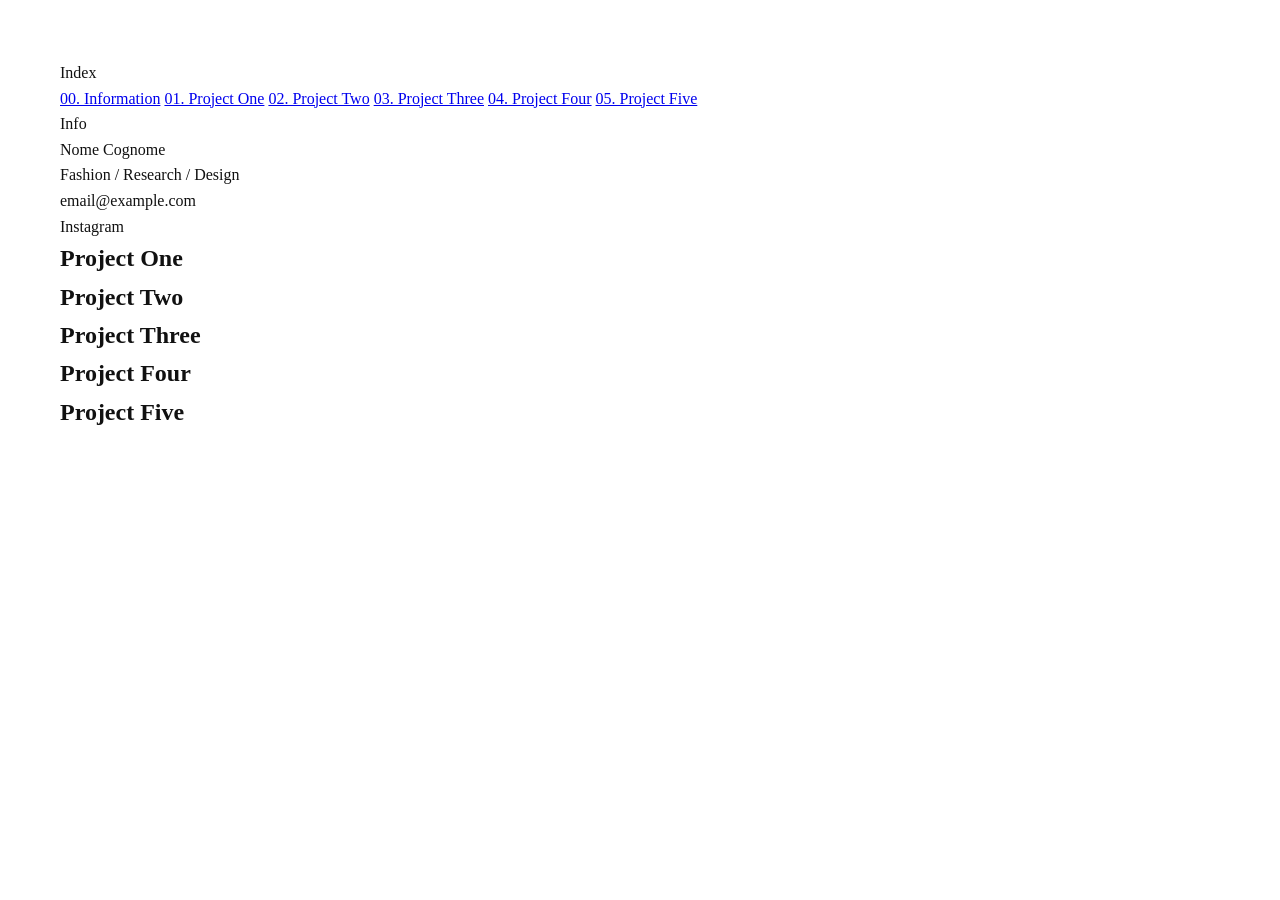
==== index.html @ 5dcba8de "Update index.html" ====
<!doctype html>
<html lang="it">
<head>
  <meta charset="utf-8" />
  <meta name="viewport" content="width=device-width,initial-scale=1" />
  <title>Portfolio</title>

  <!-- Font (Cargo-like, free) -->
  <link rel="preconnect" href="https://fonts.googleapis.com">
  <link rel="preconnect" href="https://fonts.gstatic.com" crossorigin>
  <link href="https://fonts.googleapis.com/css2?family=Inter:wght@300;400;500&display=swap" rel="stylesheet">

  <link rel="stylesheet" href="style.css" />
</head>

<body>

  <div class="page">

    <!-- LEFT: INDEX -->
    <aside class="left">
      <div class="block">
        <div class="label">Index</div>
        <nav class="index">
          <a href="#info">00. Information</a>
          <a href="#project-01">01. Project One</a>
          <a href="#project-02">02. Project Two</a>
          <a href="#project-03">03. Project Three</a>
          <a href="#project-04">04. Project Four</a>
          <a href="#project-05">05. Project Five</a>
        </nav>
      </div>

      <div id="info" class="block info">
        <div class="label">Info</div>
        <p>
          Nome Cognome<br>
          Fashion / Research / Design
        </p>
        <p>
          email@example.com<br>
          Instagram
        </p>
      </div>
    </aside>

    <!-- RIGHT: CONTENT -->
    <main class="right">

      <!-- PROJECT 01 -->
      <section id="project-01" class="project">
        <h2 class="project-title">Project One</h2>
      </section>

      <!-- PROJECT 02 -->
      <section id="project-02" class="project">
        <h2 class="project-title">Project Two</h2>
      </section>

      <!-- PROJECT 03 -->
      <section id="project-03" class="project">
        <h2 class="project-title">Project Three</h2>
      </section>

      <!-- PROJECT 04 -->
      <section id="project-04" class="project">
        <h2 class="project-title">Project Four</h2>
      </section>

      <!-- PROJECT 05 -->
      <section id="project-05" class="project">
        <h2 class="project-title">Project Five</h2>
      </section>

    </main>
  </div>

</body>
</html>
---- style.css ----
* {
  margin: 0;
  padding: 0;
  box-sizing: border-box;
}

body {
  font-family: serif;
  background: #ffffff;
  color: #111;
  line-height: 1.6;
  padding: 60px;
}

header {
  margin-bottom: 80px;
}

h1 {
  font-size: 2.5rem;
  font-weight: normal;
}

.tagline {
  font-size: 1rem;
  color: #555;
}

.intro {
  max-width: 600px;
  margin-bottom: 80px;
}

.projects article {
  margin-bottom: 60px;
}

footer {
  margin-top: 120px;
  font-size: 0.9rem;
  color: #777;
}
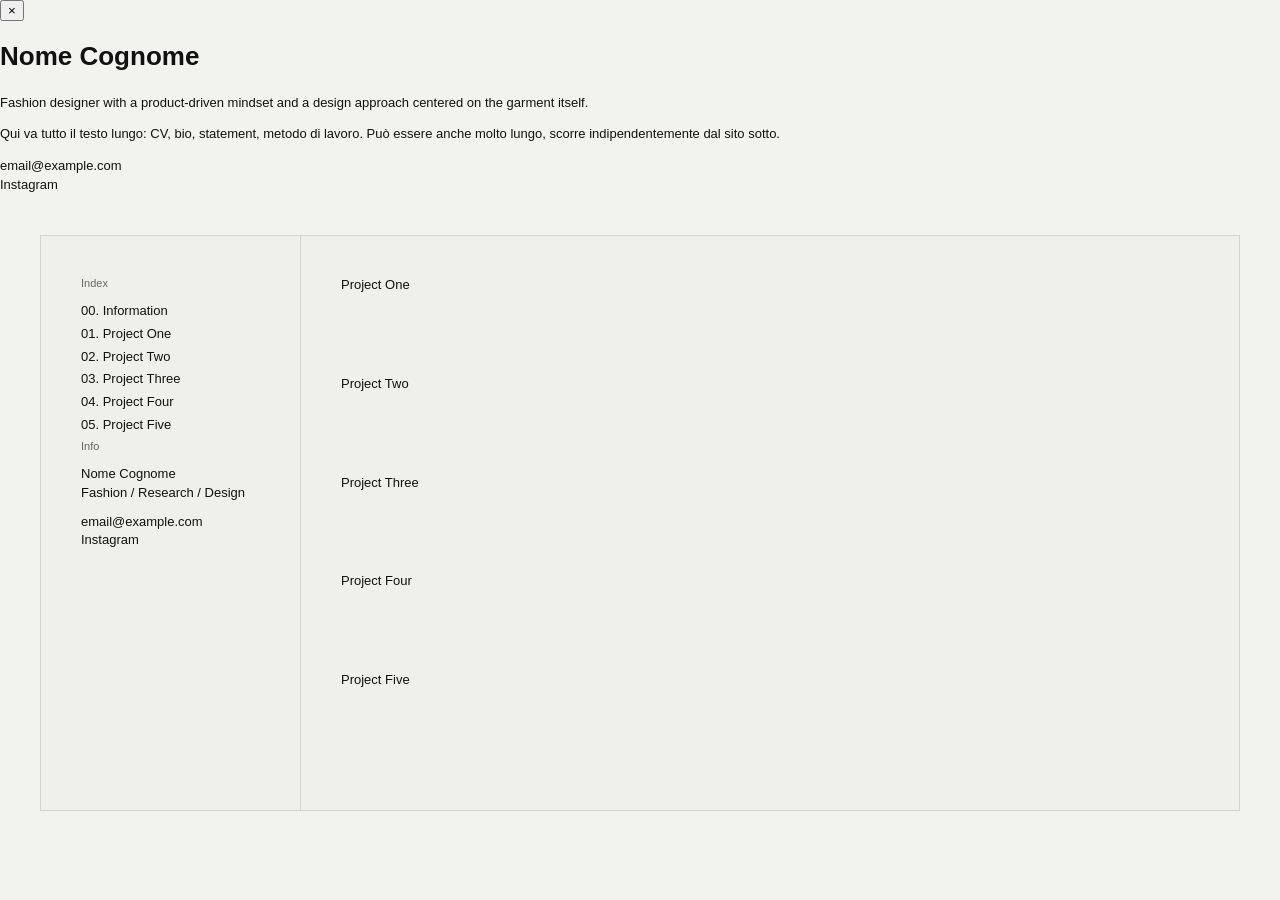
==== commit 79017858: "Update index1.html" ====
--- a/index.html
+++ b/index.html
@@ -13,6 +13,41 @@
   <link rel="stylesheet" href="style.css" />
 </head>
 
+  <!-- INFO OVERLAY -->
+<div id="info-overlay" class="overlay">
+  <div class="overlay-inner">
+    <button class="overlay-close" onclick="closeInfo()">×</button>
+
+    <div class="overlay-content">
+      <h1>Nome Cognome</h1>
+
+      <p>
+        Fashion designer with a product-driven mindset and a design approach
+        centered on the garment itself.
+      </p>
+
+      <p>
+        Qui va tutto il testo lungo: CV, bio, statement, metodo di lavoro.
+        Può essere anche molto lungo, scorre indipendentemente dal sito sotto.
+      </p>
+
+      <p>
+        email@example.com<br>
+        Instagram
+      </p>
+    </div>
+  </div>
+</div>
+  <script>
+  function openInfo() {
+    document.getElementById("info-overlay").style.display = "block";
+  }
+
+  function closeInfo() {
+    document.getElementById("info-overlay").style.display = "none";
+  }
+</script>
+
 <body>
 
   <div class="page">
@@ -22,7 +57,7 @@
       <div class="block">
         <div class="label">Index</div>
         <nav class="index">
-          <a href="#info">00. Information</a>
+          <a href="#" onclick="openInfo()">00. Information</a>
           <a href="#project-01">01. Project One</a>
           <a href="#project-02">02. Project Two</a>
           <a href="#project-03">03. Project Three</a>
--- a/style.css
+++ b/style.css
@@ -1,42 +1,84 @@
+/* RESET */
 * {
-  margin: 0;
-  padding: 0;
   box-sizing: border-box;
 }
 
 body {
-  font-family: serif;
-  background: #ffffff;
+  margin: 0;
+  font-family: "Inter", sans-serif;
+  font-size: 13px;
+  line-height: 1.45;
   color: #111;
-  line-height: 1.6;
-  padding: 60px;
+  background: #f2f2ef;
 }
 
-header {
+/* PAGE */
+.page {
+  max-width: 1200px;
+  margin: 40px auto;
+  background: #efefec;
+  border: 1px solid #d4d4d0;
+  display: grid;
+  grid-template-columns: 260px 1fr;
+}
+
+/* LEFT COLUMN */
+.left {
+  padding: 40px;
+  border-right: 1px solid #d4d4d0;
+}
+
+.label {
+  font-size: 11px;
+  color: #666;
+  margin-bottom: 10px;
+}
+
+.index a {
+  display: block;
+  text-decoration: none;
+  color: #111;
+  margin-bottom: 4px;
+}
+
+.index a:hover {
+  text-decoration: underline;
+}
+
+.info p {
+  margin: 0 0 10px 0;
+}
+
+/* RIGHT COLUMN */
+.right {
+  padding: 40px;
+}
+
+.project {
   margin-bottom: 80px;
 }
 
-h1 {
-  font-size: 2.5rem;
-  font-weight: normal;
+.project-title {
+  font-size: 13px;
+  font-weight: 500;
+  margin: 0 0 40px 0;
 }
 
-.tagline {
-  font-size: 1rem;
-  color: #555;
+/* MOBILE */
+@media (max-width: 800px) {
+  .page {
+    grid-template-columns: 1fr;
+  }
+
+  .left {
+    border-right: none;
+    border-bottom: 1px solid #d4d4d0;
+  }
+  .index a {
+  font-size: 12px;
+  letter-spacing: 0.02em;
 }
 
-.intro {
-  max-width: 600px;
-  margin-bottom: 80px;
+.index a:not(:last-child) {
+  margin-bottom: 6px;
 }
-
-.projects article {
-  margin-bottom: 60px;
-}
-
-footer {
-  margin-top: 120px;
-  font-size: 0.9rem;
-  color: #777;
-}
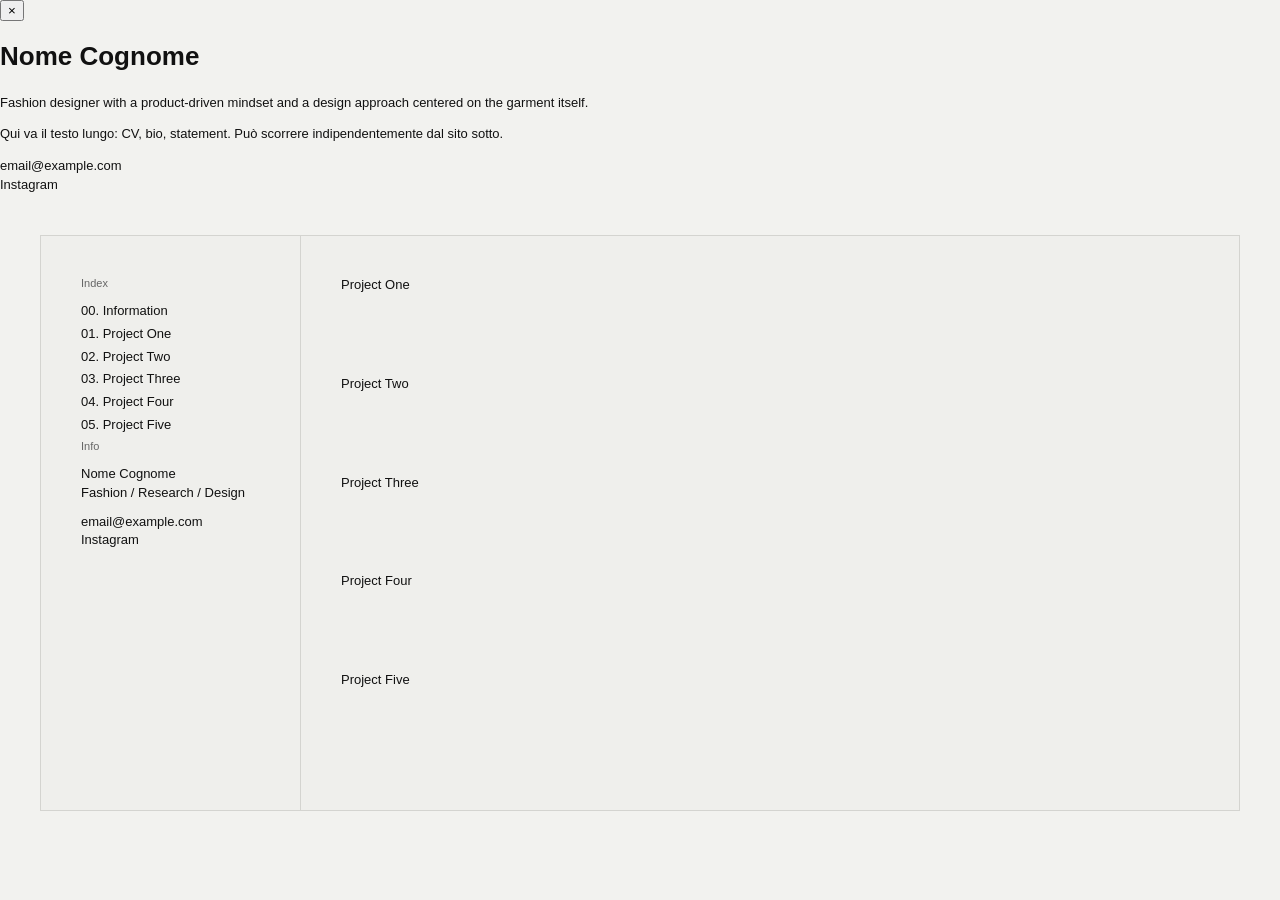
==== commit 42088fe0: "Update index5.html" ====
--- a/index.html
+++ b/index.html
@@ -5,6 +5,7 @@
   <meta name="viewport" content="width=device-width,initial-scale=1" />
   <title>Portfolio</title>
 
+  
   <!-- Font (Cargo-like, free) -->
   <link rel="preconnect" href="https://fonts.googleapis.com">
   <link rel="preconnect" href="https://fonts.gstatic.com" crossorigin>
@@ -13,9 +14,9 @@
   <link rel="stylesheet" href="style.css" />
 </head>
 
-  <!-- INFO OVERLAY -->
-<div id="info-overlay" class="overlay">
-  <div class="overlay-inner">
+<!-- INFO OVERLAY -->
+<div id="info-overlay" class="overlay" aria-hidden="true">
+  <div class="overlay-panel">
     <button class="overlay-close" onclick="closeInfo()">×</button>
 
     <div class="overlay-content">
@@ -27,8 +28,8 @@
       </p>
 
       <p>
-        Qui va tutto il testo lungo: CV, bio, statement, metodo di lavoro.
-        Può essere anche molto lungo, scorre indipendentemente dal sito sotto.
+        Qui va il testo lungo: CV, bio, statement. Può scorrere
+        indipendentemente dal sito sotto.
       </p>
 
       <p>
@@ -38,6 +39,7 @@
     </div>
   </div>
 </div>
+  
   <script>
   function openInfo() {
     document.getElementById("info-overlay").style.display = "block";
@@ -57,7 +59,7 @@
       <div class="block">
         <div class="label">Index</div>
         <nav class="index">
-          <a href="#" onclick="openInfo()">00. Information</a>
+          <a href="#" onclick="openInfo(); return false;">00. Information</a>
           <a href="#project-01">01. Project One</a>
           <a href="#project-02">02. Project Two</a>
           <a href="#project-03">03. Project Three</a>
--- a/style.css
+++ b/style.css
@@ -82,3 +82,52 @@
 .index a:not(:last-child) {
   margin-bottom: 6px;
 }
+/* OVERLAY */
+.overlay {
+  position: fixed;
+  inset: 0;
+  background: rgba(240,240,235,0.6);
+  backdrop-filter: blur(8px);
+  display: none;
+  z-index: 999;
+}
+
+.overlay-inner {
+  max-width: 700px;
+  margin: 60px auto;
+  background: #efefec;
+  padding: 60px;
+  border: 1px solid #d4d4d0;
+}
+
+.overlay-content h1 {
+  font-size: 16px;
+  font-weight: 500;
+  margin-top: 0;
+}
+
+.overlay-content p {
+  max-width: 520px;
+  margin-bottom: 20px;
+}
+
+.overlay-close {
+  position: absolute;
+  top: 30px;
+  right: 30px;
+  font-size: 20px;
+  background: none;
+  border: none;
+  cursor: pointer;
+}
+
+/* MOBILE */
+@media (max-width: 700px) {
+  .overlay-inner {
+    margin: 0;
+    height: 100%;
+    max-width: none;
+    border: none;
+    padding: 40px 24px;
+  }
+}
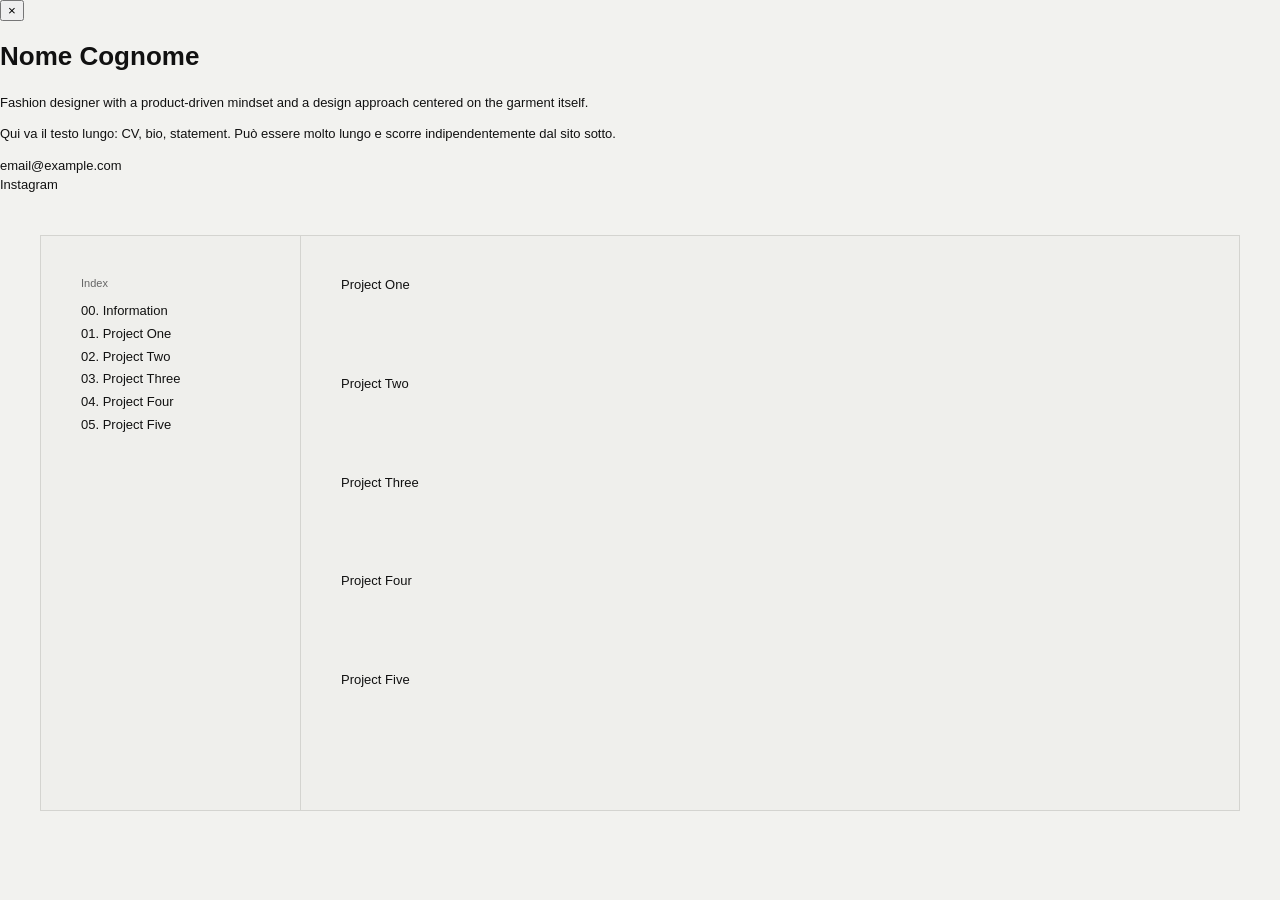
==== commit 3afadad4: "Update index6.html" ====
--- a/index.html
+++ b/index.html
@@ -5,8 +5,7 @@
   <meta name="viewport" content="width=device-width,initial-scale=1" />
   <title>Portfolio</title>
 
-  
-  <!-- Font (Cargo-like, free) -->
+  <!-- Font -->
   <link rel="preconnect" href="https://fonts.googleapis.com">
   <link rel="preconnect" href="https://fonts.gstatic.com" crossorigin>
   <link href="https://fonts.googleapis.com/css2?family=Inter:wght@300;400;500&display=swap" rel="stylesheet">
@@ -14,43 +13,33 @@
   <link rel="stylesheet" href="style.css" />
 </head>
 
-<!-- INFO OVERLAY -->
-<div id="info-overlay" class="overlay" aria-hidden="true">
-  <div class="overlay-panel">
-    <button class="overlay-close" onclick="closeInfo()">×</button>
+<body>
 
-    <div class="overlay-content">
-      <h1>Nome Cognome</h1>
+  <!-- INFO OVERLAY -->
+  <div id="info-overlay" class="overlay" aria-hidden="true">
+    <div class="overlay-panel">
+      <button class="overlay-close" onclick="closeInfo()">×</button>
 
-      <p>
-        Fashion designer with a product-driven mindset and a design approach
-        centered on the garment itself.
-      </p>
+      <div class="overlay-content">
+        <h1>Nome Cognome</h1>
 
-      <p>
-        Qui va il testo lungo: CV, bio, statement. Può scorrere
-        indipendentemente dal sito sotto.
-      </p>
+        <p>
+          Fashion designer with a product-driven mindset and a design approach
+          centered on the garment itself.
+        </p>
 
-      <p>
-        email@example.com<br>
-        Instagram
-      </p>
+        <p>
+          Qui va il testo lungo: CV, bio, statement. Può essere molto lungo
+          e scorre indipendentemente dal sito sotto.
+        </p>
+
+        <p>
+          email@example.com<br>
+          Instagram
+        </p>
+      </div>
     </div>
   </div>
-</div>
-  
-  <script>
-  function openInfo() {
-    document.getElementById("info-overlay").style.display = "block";
-  }
-
-  function closeInfo() {
-    document.getElementById("info-overlay").style.display = "none";
-  }
-</script>
-
-<body>
 
   <div class="page">
 
@@ -67,44 +56,27 @@
           <a href="#project-05">05. Project Five</a>
         </nav>
       </div>
-
-      <div id="info" class="block info">
-        <div class="label">Info</div>
-        <p>
-          Nome Cognome<br>
-          Fashion / Research / Design
-        </p>
-        <p>
-          email@example.com<br>
-          Instagram
-        </p>
-      </div>
     </aside>
 
     <!-- RIGHT: CONTENT -->
     <main class="right">
 
-      <!-- PROJECT 01 -->
       <section id="project-01" class="project">
         <h2 class="project-title">Project One</h2>
       </section>
 
-      <!-- PROJECT 02 -->
       <section id="project-02" class="project">
         <h2 class="project-title">Project Two</h2>
       </section>
 
-      <!-- PROJECT 03 -->
       <section id="project-03" class="project">
         <h2 class="project-title">Project Three</h2>
       </section>
 
-      <!-- PROJECT 04 -->
       <section id="project-04" class="project">
         <h2 class="project-title">Project Four</h2>
       </section>
 
-      <!-- PROJECT 05 -->
       <section id="project-05" class="project">
         <h2 class="project-title">Project Five</h2>
       </section>
@@ -112,5 +84,20 @@
     </main>
   </div>
 
+  <!-- SCRIPT -->
+  <script>
+    function openInfo() {
+      const overlay = document.getElementById('info-overlay');
+      overlay.classList.add('active');
+      document.body.style.overflow = 'hidden';
+    }
+
+    function closeInfo() {
+      const overlay = document.getElementById('info-overlay');
+      overlay.classList.remove('active');
+      document.body.style.overflow = '';
+    }
+  </script>
+
 </body>
 </html>
--- a/style.css
+++ b/style.css
@@ -82,22 +82,37 @@
 .index a:not(:last-child) {
   margin-bottom: 6px;
 }
-/* OVERLAY */
+
+
+/* INFO OVERLAY */
 .overlay {
   position: fixed;
   inset: 0;
-  background: rgba(240,240,235,0.6);
-  backdrop-filter: blur(8px);
+  background: rgba(240, 240, 235, 0.6);
+  backdrop-filter: blur(10px);
+  -webkit-backdrop-filter: blur(10px);
   display: none;
-  z-index: 999;
+  z-index: 9999;
 }
 
-.overlay-inner {
-  max-width: 700px;
-  margin: 60px auto;
+/* quando attivo */
+.overlay.active {
+  display: block;
+}
+
+/* pannello */
+.overlay-panel {
+  position: relative;
+  max-width: 720px;
+  margin: 80px auto;
   background: #efefec;
-  padding: 60px;
   border: 1px solid #d4d4d0;
+  padding: 64px;
+}
+
+/* contenuto */
+.overlay-content {
+  max-width: 520px;
 }
 
 .overlay-content h1 {
@@ -106,24 +121,20 @@
   margin-top: 0;
 }
 
-.overlay-content p {
-  max-width: 520px;
-  margin-bottom: 20px;
-}
-
+/* close */
 .overlay-close {
   position: absolute;
-  top: 30px;
-  right: 30px;
+  top: 24px;
+  right: 24px;
   font-size: 20px;
   background: none;
   border: none;
   cursor: pointer;
 }
 
-/* MOBILE */
-@media (max-width: 700px) {
-  .overlay-inner {
+/* mobile */
+@media (max-width: 720px) {
+  .overlay-panel {
     margin: 0;
     height: 100%;
     max-width: none;
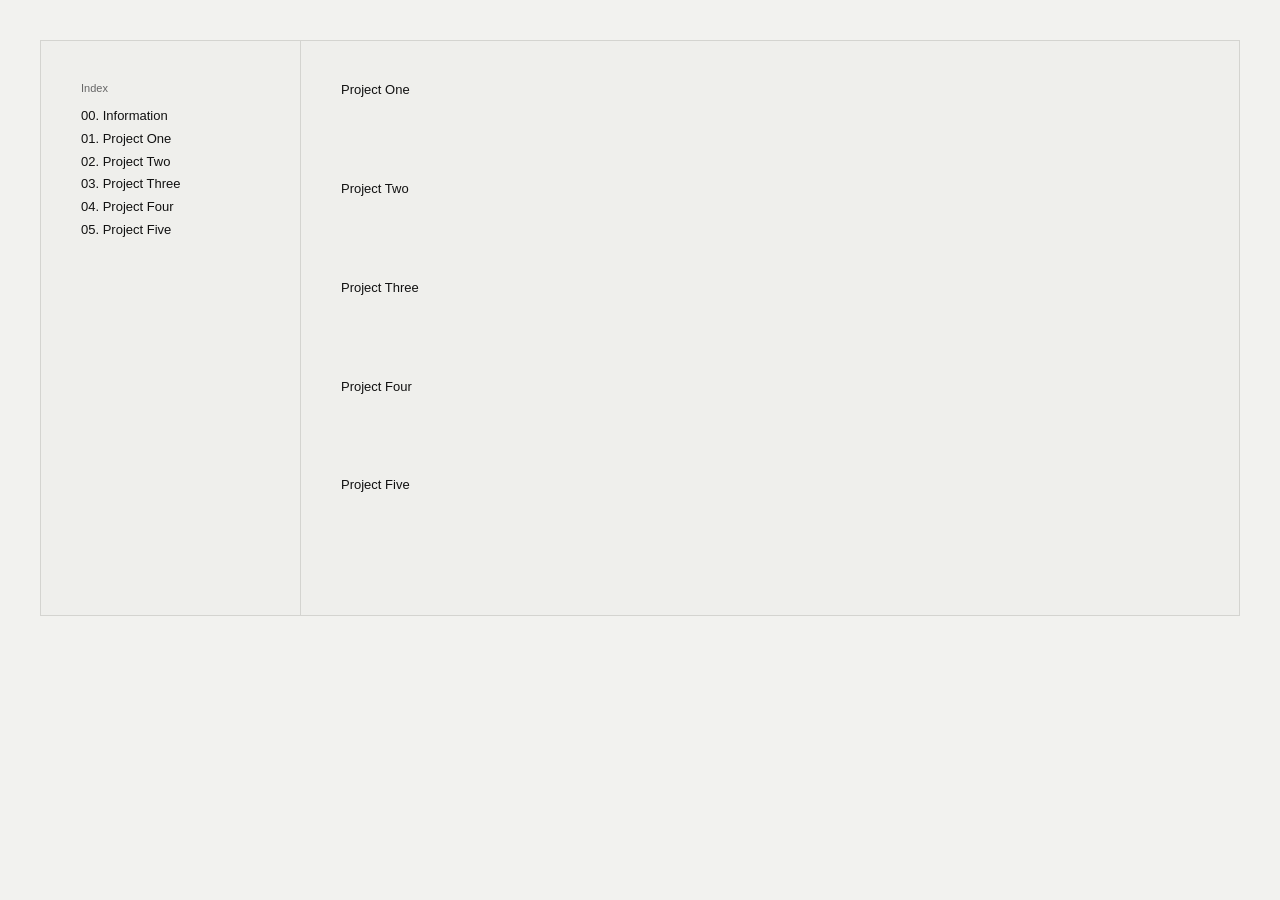
==== commit 5318f458: "Update index8.html" ====
--- a/index.html
+++ b/index.html
@@ -21,20 +21,34 @@
       <button class="overlay-close" onclick="closeInfo()">×</button>
 
       <div class="overlay-content">
-        <h1>Nome Cognome</h1>
+        <h1>Giulio Franchina</h1>
 
         <p>
-          Fashion designer with a product-driven mindset and a design approach
-          centered on the garment itself.
+          Fashion Designer | Product-Driven Design, Brand Identity & Collection Development
         </p>
 
         <p>
-          Qui va il testo lungo: CV, bio, statement. Può essere molto lungo
-          e scorre indipendentemente dal sito sotto.
+          Fashion Designer with a strong product-driven mindset and a design approach centered on the garment itself.
+
+My approach to design is rooted in a solid understanding of the product, developed through a long-standing, early-developed interest and continuous personal research, later structured and refined through formal fashion design education. My engagement with fashion spans its entire spectrum: from historical and iconic garments, to archival pieces, workwear, high fashion, and streetwear.
+
+I focus on product authenticity, construction, and identity, working on collections as coherent systems rather than isolated pieces. A central aspect of my practice is archive-based research and the study of garments and brands that endure over time, where identity is built through consistency, proportion, and cultural depth rather than short-term trends.
+
+I am particularly strong in:
+– product and garment design
+– archive and typology research
+– collection development and coherence
+– brand identity construction, from research to product translation
+
+Brand identity, for me, is not a stylistic layer, but the result of a rigorous design process involving research, materials, construction, and form. The product itself is the primary carrier of meaning.
+
+Alongside design, I use tools such as Photoshop, Illustrator, Premiere Pro, After Effects, and Unreal Engine as supportive instruments for research, visualization, and experimentation within the fashion and product design process.
+
+I value collaboration and clear communication, and I work effectively within teams with a rational, precise, and grounded approach. My goal is to grow within environments that respect product culture, design integrity, and thoughtful innovation.
         </p>
 
         <p>
-          email@example.com<br>
+          giuliofranchina@protonmail.com<br>
           Instagram
         </p>
       </div>
--- a/style.css
+++ b/style.css
@@ -64,7 +64,9 @@
   margin: 0 0 40px 0;
 }
 
-/* MOBILE */
+/* --------------------
+   RESPONSIVE (LAYOUT)
+   -------------------- */
 @media (max-width: 800px) {
   .page {
     grid-template-columns: 1fr;
@@ -74,43 +76,46 @@
     border-right: none;
     border-bottom: 1px solid #d4d4d0;
   }
+
   .index a {
-  font-size: 12px;
-  letter-spacing: 0.02em;
+    font-size: 12px;
+    letter-spacing: 0.02em;
+  }
+
+  .index a:not(:last-child) {
+    margin-bottom: 6px;
+  }
 }
 
-.index a:not(:last-child) {
-  margin-bottom: 6px;
-}
-
-
-/* INFO OVERLAY */
+/* =========================
+   INFO OVERLAY (DESKTOP)
+   ========================= */
 .overlay {
   position: fixed;
   inset: 0;
   background: rgba(240, 240, 235, 0.6);
-  backdrop-filter: blur(10px);
-  -webkit-backdrop-filter: blur(10px);
+  backdrop-filter: blur(12px);
+  -webkit-backdrop-filter: blur(12px);
   display: none;
+  align-items: center;
+  justify-content: center;
   z-index: 9999;
 }
 
-/* quando attivo */
 .overlay.active {
-  display: block;
+  display: flex;
 }
 
-/* pannello */
 .overlay-panel {
   position: relative;
   max-width: 720px;
-  margin: 80px auto;
+  max-height: 90vh;
   background: #efefec;
   border: 1px solid #d4d4d0;
   padding: 64px;
+  overflow-y: auto;
 }
 
-/* contenuto */
 .overlay-content {
   max-width: 520px;
 }
@@ -121,7 +126,6 @@
   margin-top: 0;
 }
 
-/* close */
 .overlay-close {
   position: absolute;
   top: 24px;
@@ -132,12 +136,15 @@
   cursor: pointer;
 }
 
-/* mobile */
+/* --------------------
+   OVERLAY MOBILE
+   -------------------- */
 @media (max-width: 720px) {
   .overlay-panel {
-    margin: 0;
+    width: 100%;
     height: 100%;
     max-width: none;
+    max-height: none;
     border: none;
     padding: 40px 24px;
   }
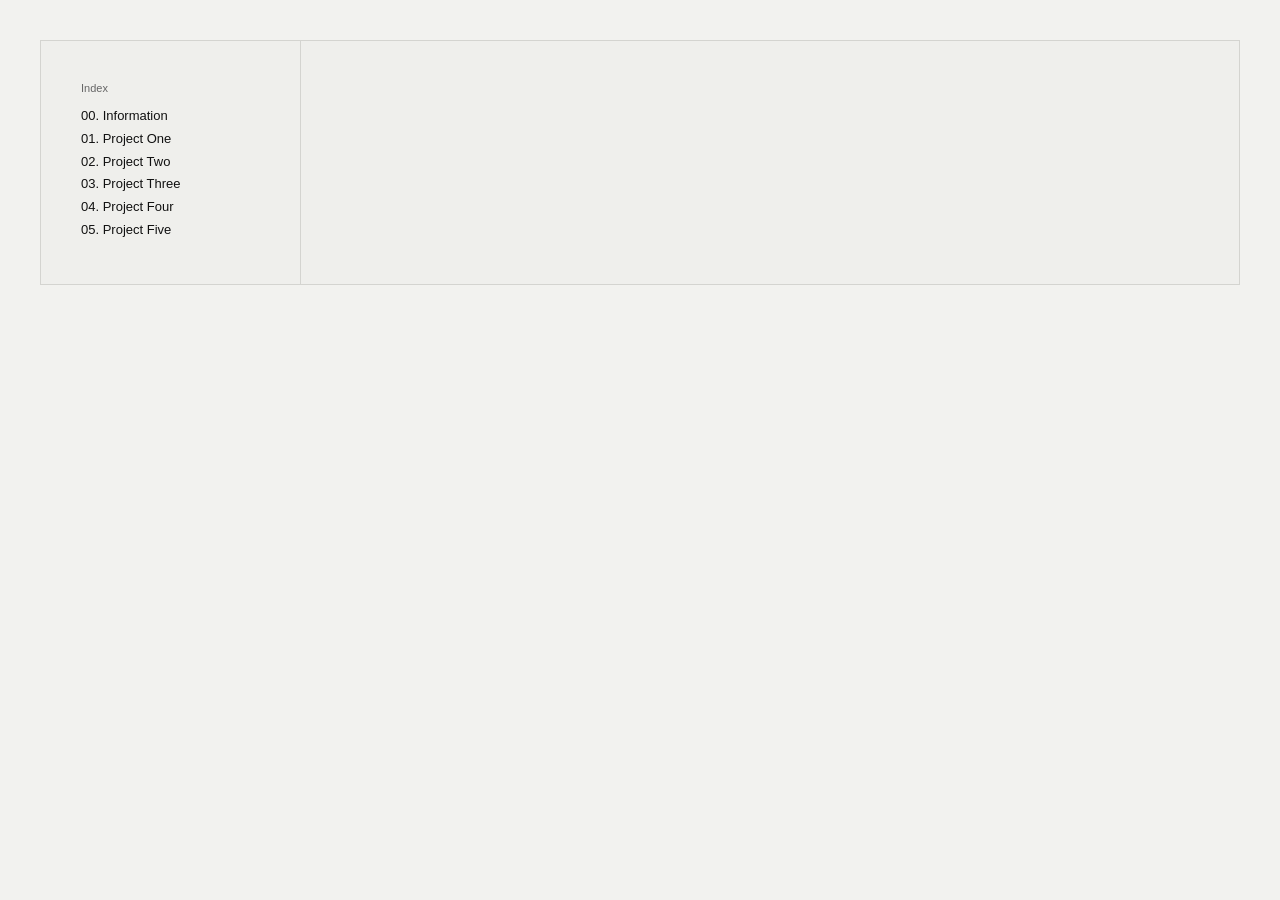
==== commit 98ea2b8f: "Update indexnew.html" ====
--- a/index.html
+++ b/index.html
@@ -27,25 +27,7 @@
           Fashion Designer | Product-Driven Design, Brand Identity & Collection Development
         </p>
 
-        <p>
-          Fashion Designer with a strong product-driven mindset and a design approach centered on the garment itself.
-
-My approach to design is rooted in a solid understanding of the product, developed through a long-standing, early-developed interest and continuous personal research, later structured and refined through formal fashion design education. My engagement with fashion spans its entire spectrum: from historical and iconic garments, to archival pieces, workwear, high fashion, and streetwear.
-
-I focus on product authenticity, construction, and identity, working on collections as coherent systems rather than isolated pieces. A central aspect of my practice is archive-based research and the study of garments and brands that endure over time, where identity is built through consistency, proportion, and cultural depth rather than short-term trends.
-
-I am particularly strong in:
-– product and garment design
-– archive and typology research
-– collection development and coherence
-– brand identity construction, from research to product translation
-
-Brand identity, for me, is not a stylistic layer, but the result of a rigorous design process involving research, materials, construction, and form. The product itself is the primary carrier of meaning.
-
-Alongside design, I use tools such as Photoshop, Illustrator, Premiere Pro, After Effects, and Unreal Engine as supportive instruments for research, visualization, and experimentation within the fashion and product design process.
-
-I value collaboration and clear communication, and I work effectively within teams with a rational, precise, and grounded approach. My goal is to grow within environments that respect product culture, design integrity, and thoughtful innovation.
-        </p>
+        <pre id="info-text" class="info-pre"></pre>
 
         <p>
           giuliofranchina@protonmail.com<br>
@@ -75,35 +57,28 @@
     <!-- RIGHT: CONTENT -->
     <main class="right">
 
-      <section id="project-01" class="project">
-        <h2 class="project-title">Project One</h2>
-      </section>
-
-      <section id="project-02" class="project">
-        <h2 class="project-title">Project Two</h2>
-      </section>
-
-      <section id="project-03" class="project">
-        <h2 class="project-title">Project Three</h2>
-      </section>
-
-      <section id="project-04" class="project">
-        <h2 class="project-title">Project Four</h2>
-      </section>
-
-      <section id="project-05" class="project">
-        <h2 class="project-title">Project Five</h2>
-      </section>
+      <section id="project-01" class="project" data-src="projects/project-01.html"></section>
+      <section id="project-02" class="project" data-src="projects/project-02.html"></section>
+      <section id="project-03" class="project" data-src="projects/project-03.html"></section>
+      <section id="project-04" class="project" data-src="projects/project-04.html"></section>
+      <section id="project-05" class="project" data-src="projects/project-05.html"></section>
 
     </main>
   </div>
 
   <!-- SCRIPT -->
   <script>
+    /* INFO */
     function openInfo() {
       const overlay = document.getElementById('info-overlay');
       overlay.classList.add('active');
       document.body.style.overflow = 'hidden';
+
+      fetch('info.txt')
+        .then(r => r.text())
+        .then(t => {
+          document.getElementById('info-text').textContent = t;
+        });
     }
 
     function closeInfo() {
@@ -111,6 +86,18 @@
       overlay.classList.remove('active');
       document.body.style.overflow = '';
     }
+
+    /* PROJECTS LOAD */
+    document.querySelectorAll('.project').forEach(section => {
+      const src = section.getAttribute('data-src');
+      if (!src) return;
+
+      fetch(src)
+        .then(r => r.text())
+        .then(html => {
+          section.innerHTML = html;
+        });
+    });
   </script>
 
 </body>
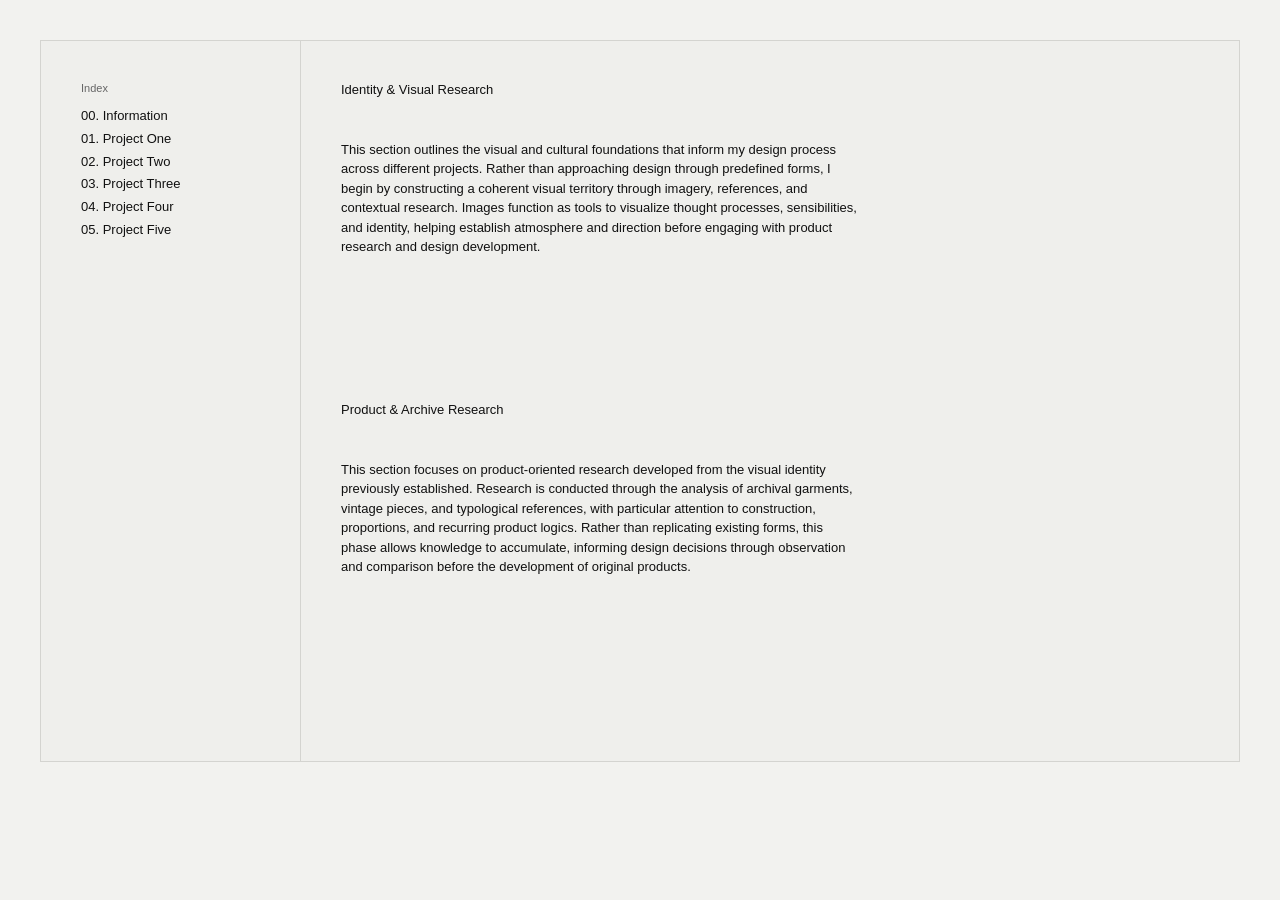
==== commit 925d41f3: "10Update index.html" ====
--- a/index.html
+++ b/index.html
@@ -102,3 +102,4 @@
 
 </body>
 </html>
+<script src="js/project-images.js"></script>
--- a/style.css
+++ b/style.css
@@ -1,6 +1,11 @@
 /* RESET */
 * {
   box-sizing: border-box;
+}
+
+html,
+body {
+  overflow-x: hidden;
 }
 
 body {
@@ -88,7 +93,7 @@
 }
 
 /* =========================
-   INFO OVERLAY (DESKTOP)
+   INFO OVERLAY
    ========================= */
 .overlay {
   position: fixed;
@@ -114,10 +119,13 @@
   border: 1px solid #d4d4d0;
   padding: 64px;
   overflow-y: auto;
+  overflow-x: hidden;
 }
 
 .overlay-content {
   max-width: 520px;
+  width: 100%;
+  font-size: clamp(13px, 2.8vw, 14px);
 }
 
 .overlay-content h1 {
@@ -126,6 +134,18 @@
   margin-top: 0;
 }
 
+/* PRE (info.txt) */
+.info-pre {
+  font-family: inherit;
+  font-size: inherit;
+  line-height: 1.5;
+  white-space: pre-wrap;
+  word-break: break-word;
+  overflow-wrap: break-word;
+  margin: 24px 0;
+}
+
+/* CLOSE BUTTON */
 .overlay-close {
   position: absolute;
   top: 24px;
@@ -148,4 +168,32 @@
     border: none;
     padding: 40px 24px;
   }
+
+  .overlay-content {
+    max-width: none;
+  }
 }
+/* =========================
+   PROJECT CONTENT
+   ========================= */
+
+.project-intro {
+  max-width: 520px;
+  margin: 0 0 64px 0;
+  font-size: 13px;
+  line-height: 1.5;
+  color: #111;
+}
+
+.project-media {
+  display: flex;
+  flex-direction: column;
+  gap: 64px;
+}
+
+.project-media img {
+  width: 100%;
+  max-width: 720px;
+  height: auto;
+  display: block;
+}
